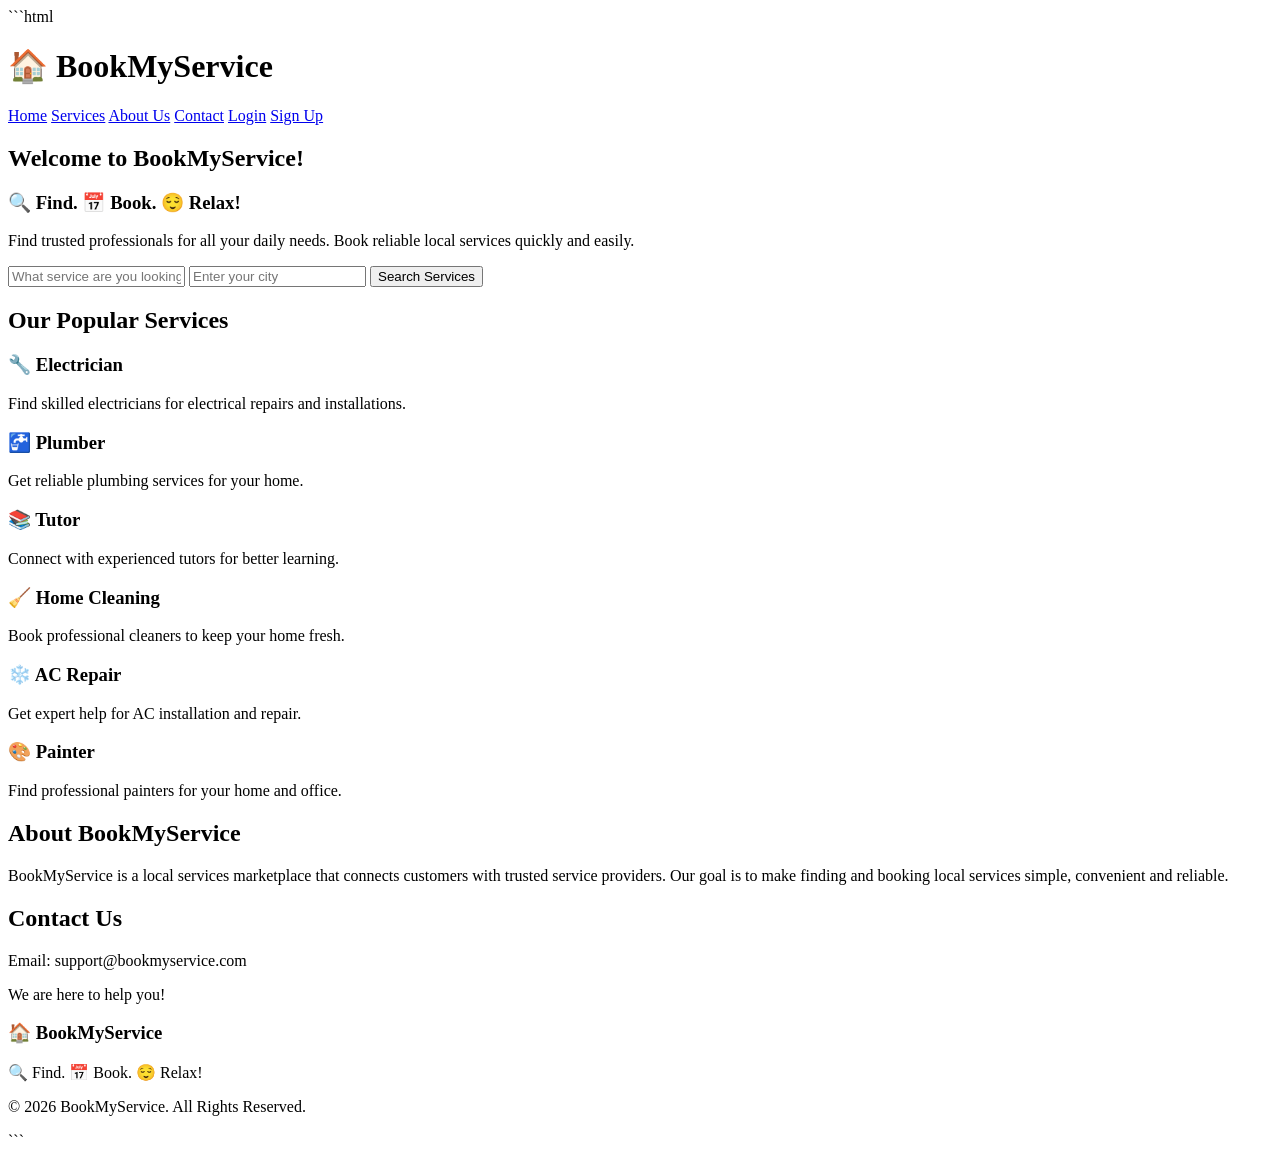
==== HomePage.html @ 099cfe60 "fix3" ====
```html
<!DOCTYPE html>
<html lang="en">

<head>
    <meta charset="UTF-8">
    <meta name="viewport" content="width=device-width, initial-scale=1.0">
    <title>BookMyService | Home</title>
    <link rel="stylesheet" href="css/home.css">
</head>

<body>

    <!-- Navigation Bar -->
    <header>
        <h1>🏠 BookMyService</h1>

        <nav>
            <a href="index.html">Home</a>
            <a href="#services">Services</a>
            <a href="#about">About Us</a>
            <a href="#contact">Contact</a>
            <a href="login.html">Login</a>
            <a href="signup.html">Sign Up</a>
        </nav>
    </header>

    <!-- Hero Section -->
    <main>

        <section id="home">
            <h2>Welcome to BookMyService!</h2>

            <h3>🔍 Find. 📅 Book. 😌 Relax!</h3>

            <p>
                Find trusted professionals for all your daily needs.
                Book reliable local services quickly and easily.
            </p>

            <form>
                <input type="text" placeholder="What service are you looking for?">

                <input type="text" placeholder="Enter your city">

                <button type="submit">Search Services</button>
            </form>
        </section>

        <!-- Services Section -->
        <section id="services">

            <h2>Our Popular Services</h2>

            <article>
                <h3>🔧 Electrician</h3>
                <p>Find skilled electricians for electrical repairs and installations.</p>
            </article>

            <article>
                <h3>🚰 Plumber</h3>
                <p>Get reliable plumbing services for your home.</p>
            </article>

            <article>
                <h3>📚 Tutor</h3>
                <p>Connect with experienced tutors for better learning.</p>
            </article>

            <article>
                <h3>🧹 Home Cleaning</h3>
                <p>Book professional cleaners to keep your home fresh.</p>
            </article>

            <article>
                <h3>❄️ AC Repair</h3>
                <p>Get expert help for AC installation and repair.</p>
            </article>

            <article>
                <h3>🎨 Painter</h3>
                <p>Find professional painters for your home and office.</p>
            </article>

        </section>

        <!-- About Section -->
        <section id="about">
            <h2>About BookMyService</h2>

            <p>
                BookMyService is a local services marketplace that connects
                customers with trusted service providers.
                Our goal is to make finding and booking local services
                simple, convenient and reliable.
            </p>
        </section>

        <!-- Contact Section -->
        <section id="contact">
            <h2>Contact Us</h2>

            <p>Email: support@bookmyservice.com</p>
            <p>We are here to help you!</p>
        </section>

    </main>

    <!-- Footer -->
    <footer>
        <h3>🏠 BookMyService</h3>
        <p>🔍 Find. 📅 Book. 😌 Relax!</p>
        <p>© 2026 BookMyService. All Rights Reserved.</p>
    </footer>

</body>
</html>
```
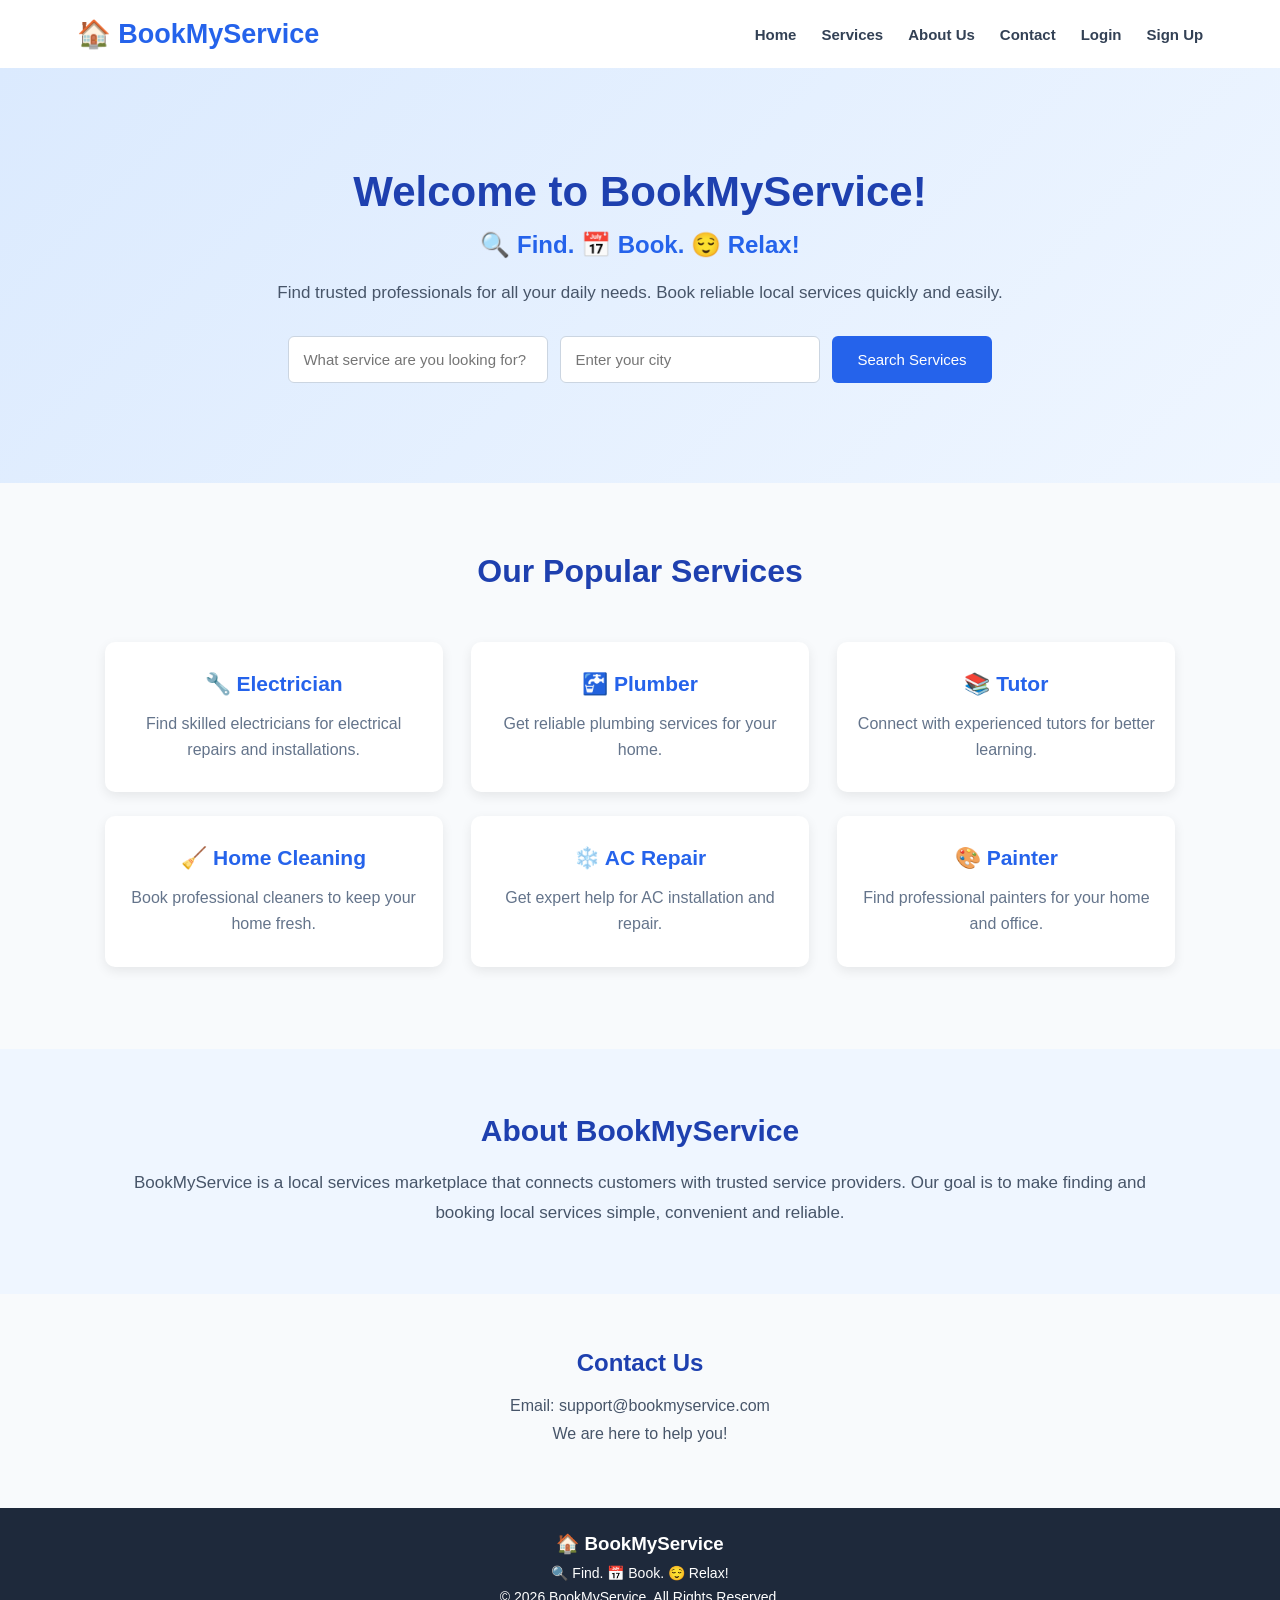
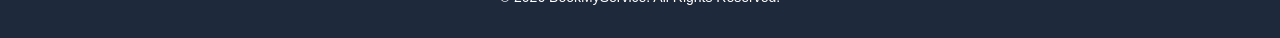
==== commit ec4f3878: "Intro" ====
--- a/HomePage.html
+++ b/HomePage.html
@@ -1,4 +1,3 @@
-```html
 <!DOCTYPE html>
 <html lang="en">
 
@@ -6,7 +5,7 @@
     <meta charset="UTF-8">
     <meta name="viewport" content="width=device-width, initial-scale=1.0">
     <title>BookMyService | Home</title>
-    <link rel="stylesheet" href="css/home.css">
+    <link rel="stylesheet" href="HomePage.css">
 </head>
 
 <body>
@@ -115,4 +114,3 @@
 
 </body>
 </html>
-```
--- a/HomePage.css
+++ b/HomePage.css
@@ -0,0 +1,217 @@
+* {
+    margin: 0;
+    padding: 0;
+    box-sizing: border-box;
+    font-family: Arial, sans-serif;
+}
+
+html {
+    scroll-behavior: smooth;
+}
+
+body {
+    background-color: #f8fafc;
+    color: #1e293b;
+}
+
+header {
+    background-color: white;
+    padding: 18px 6%;
+    display: flex;
+    justify-content: space-between;
+    align-items: center;
+    box-shadow: 0 2px 10px rgba(0, 0, 0, 0.08);
+}
+
+header h1 {
+    color: #2563eb;
+    font-size: 27px;
+}
+
+nav {
+    display: flex;
+    align-items: center;
+    gap: 25px;
+}
+
+nav a {
+    text-decoration: none;
+    color: #334155;
+    font-size: 15px;
+    font-weight: bold;
+    transition: 0.3s;
+}
+
+nav a:hover {
+    color: #2563eb;
+}
+
+#home {
+    text-align: center;
+    padding: 100px 20px;
+    background: linear-gradient(135deg, #dbeafe, #eff6ff);
+}
+
+#home h2 {
+    font-size: 42px;
+    color: #1e40af;
+    margin-bottom: 15px;
+}
+
+#home h3 {
+    font-size: 24px;
+    color: #2563eb;
+    margin-bottom: 20px;
+}
+
+#home p {
+    font-size: 17px;
+    color: #475569;
+    margin-bottom: 30px;
+    line-height: 1.6;
+}
+
+#home form {
+    display: flex;
+    justify-content: center;
+    gap: 12px;
+    flex-wrap: wrap;
+}
+
+#home input {
+    width: 260px;
+    padding: 14px;
+    border: 1px solid #cbd5e1;
+    border-radius: 6px;
+    font-size: 15px;
+}
+
+#home button {
+    padding: 14px 25px;
+    background-color: #2563eb;
+    color: white;
+    border: none;
+    border-radius: 6px;
+    font-size: 15px;
+    cursor: pointer;
+    transition: 0.3s;
+}
+
+#home button:hover {
+    background-color: #1d4ed8;
+}
+
+#services {
+    padding: 70px 6%;
+    text-align: center;
+}
+
+#services h2 {
+    font-size: 32px;
+    margin-bottom: 40px;
+    color: #1e40af;
+}
+
+#services article {
+    display: inline-block;
+    width: 30%;
+    min-width: 250px;
+    background-color: white;
+    padding: 30px 20px;
+    margin: 12px;
+    border-radius: 10px;
+    box-shadow: 0 4px 12px rgba(0, 0, 0, 0.08);
+    transition: 0.3s;
+}
+
+#services article:hover {
+    transform: translateY(-8px);
+    box-shadow: 0 8px 20px rgba(0, 0, 0, 0.12);
+}
+
+#services article h3 {
+    color: #2563eb;
+    margin-bottom: 15px;
+    font-size: 21px;
+}
+
+#services article p {
+    color: #64748b;
+    line-height: 1.6;
+}
+
+#about {
+    padding: 65px 10%;
+    text-align: center;
+    background-color: #eff6ff;
+}
+
+#about h2 {
+    color: #1e40af;
+    font-size: 30px;
+    margin-bottom: 20px;
+}
+
+#about p {
+    font-size: 17px;
+    line-height: 1.8;
+    color: #475569;
+}
+
+#contact {
+    padding: 55px 20px;
+    text-align: center;
+}
+
+#contact h2 {
+    color: #1e40af;
+    margin-bottom: 20px;
+}
+
+#contact p {
+    margin: 10px;
+    color: #475569;
+}
+
+footer {
+    background-color: #1e293b;
+    color: white;
+    text-align: center;
+    padding: 25px;
+}
+
+footer h3 {
+    margin-bottom: 10px;
+}
+
+footer p {
+    margin: 8px;
+    font-size: 14px;
+}
+
+@media (max-width: 768px) {
+
+    header {
+        flex-direction: column;
+        gap: 20px;
+    }
+
+    nav {
+        flex-wrap: wrap;
+        justify-content: center;
+        gap: 15px;
+    }
+
+    #home h2 {
+        font-size: 30px;
+    }
+
+    #services article {
+        width: 90%;
+    }
+
+    #home input {
+        width: 90%;
+    }
+}
+
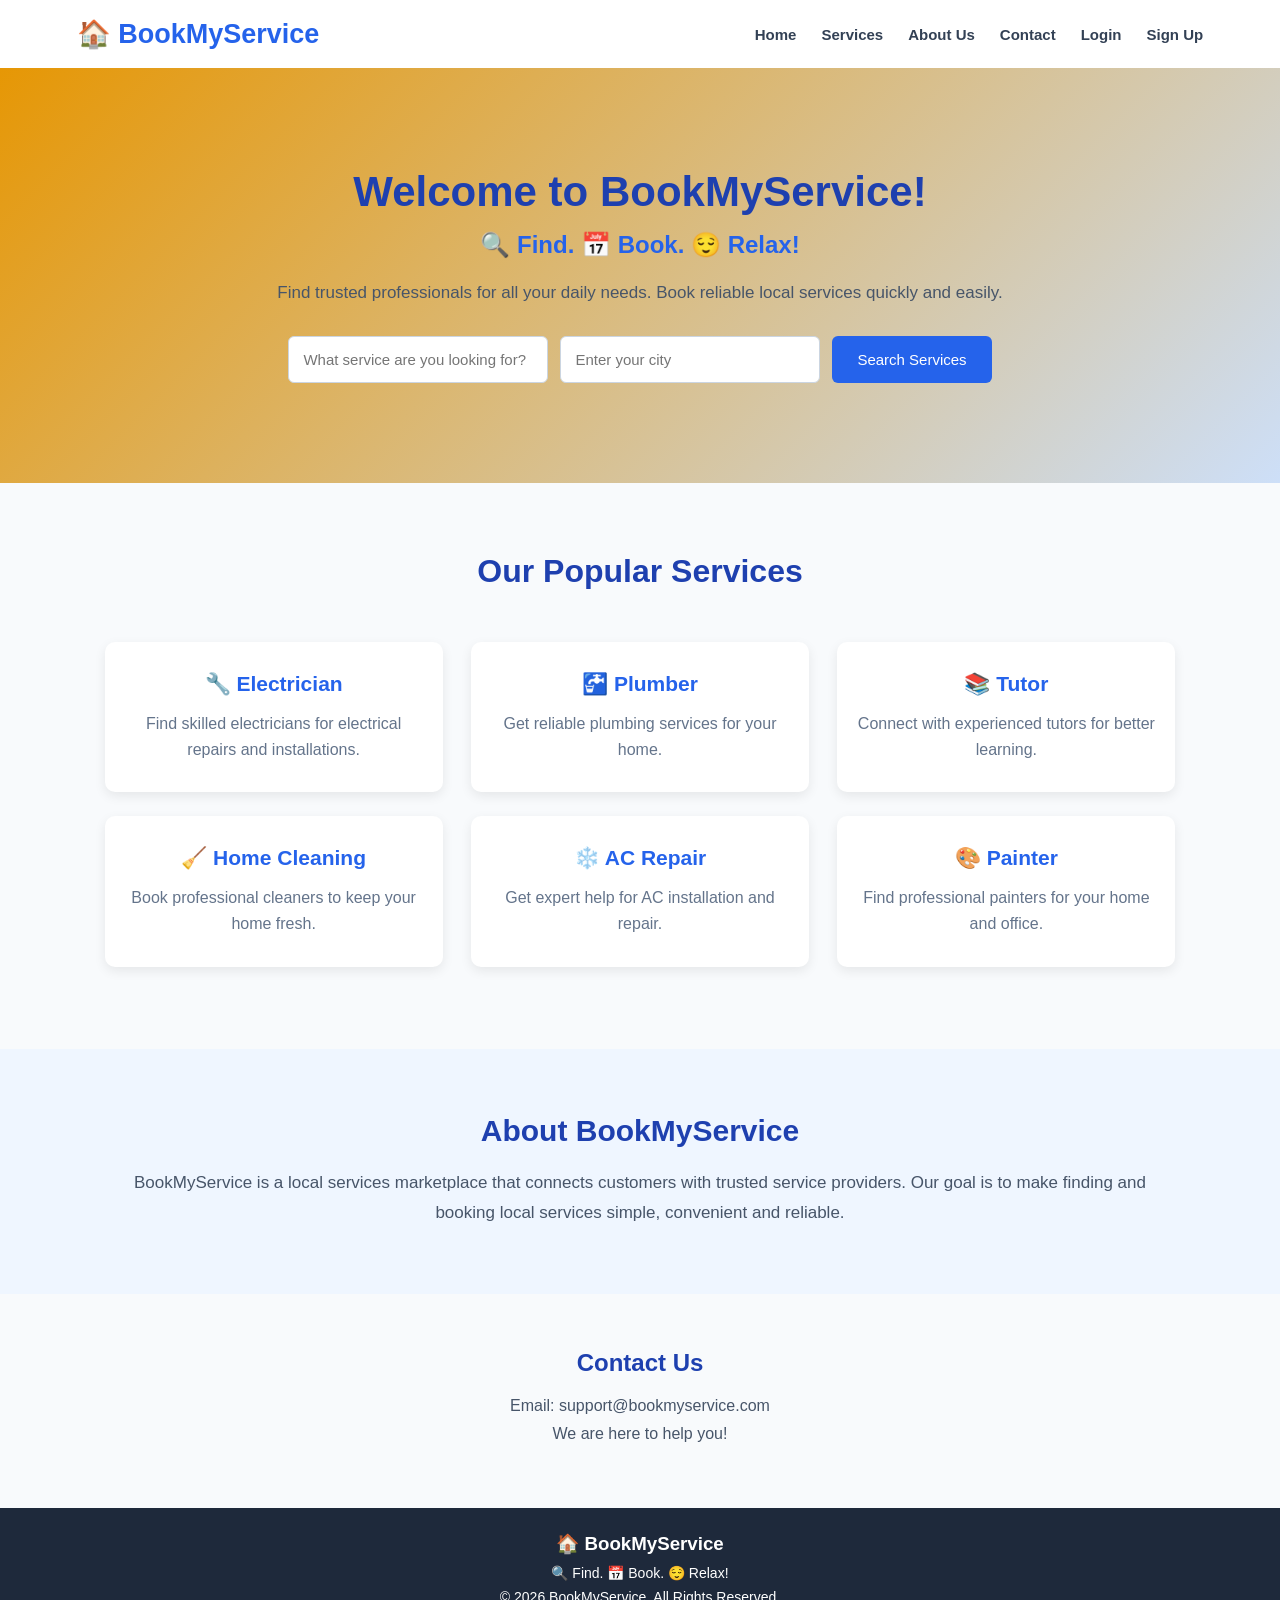
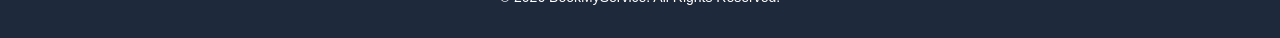
==== commit e73f15e7: "Services2" ====
--- a/HomePage.html
+++ b/HomePage.html
@@ -16,11 +16,11 @@
 
         <nav>
             <a href="index.html">Home</a>
-            <a href="#services">Services</a>
+            <a href="#Services.html">Services</a>
             <a href="#about">About Us</a>
             <a href="#contact">Contact</a>
             <a href="login.html">Login</a>
-            <a href="signup.html">Sign Up</a>
+            <a href="SignUp.html">Sign Up</a>
         </nav>
     </header>
 
--- a/HomePage.css
+++ b/HomePage.css
@@ -49,7 +49,7 @@
 #home {
     text-align: center;
     padding: 100px 20px;
-    background: linear-gradient(135deg, #dbeafe, #eff6ff);
+    background: linear-gradient(135deg, #e69705, #cddff8);
 }
 
 #home h2 {
